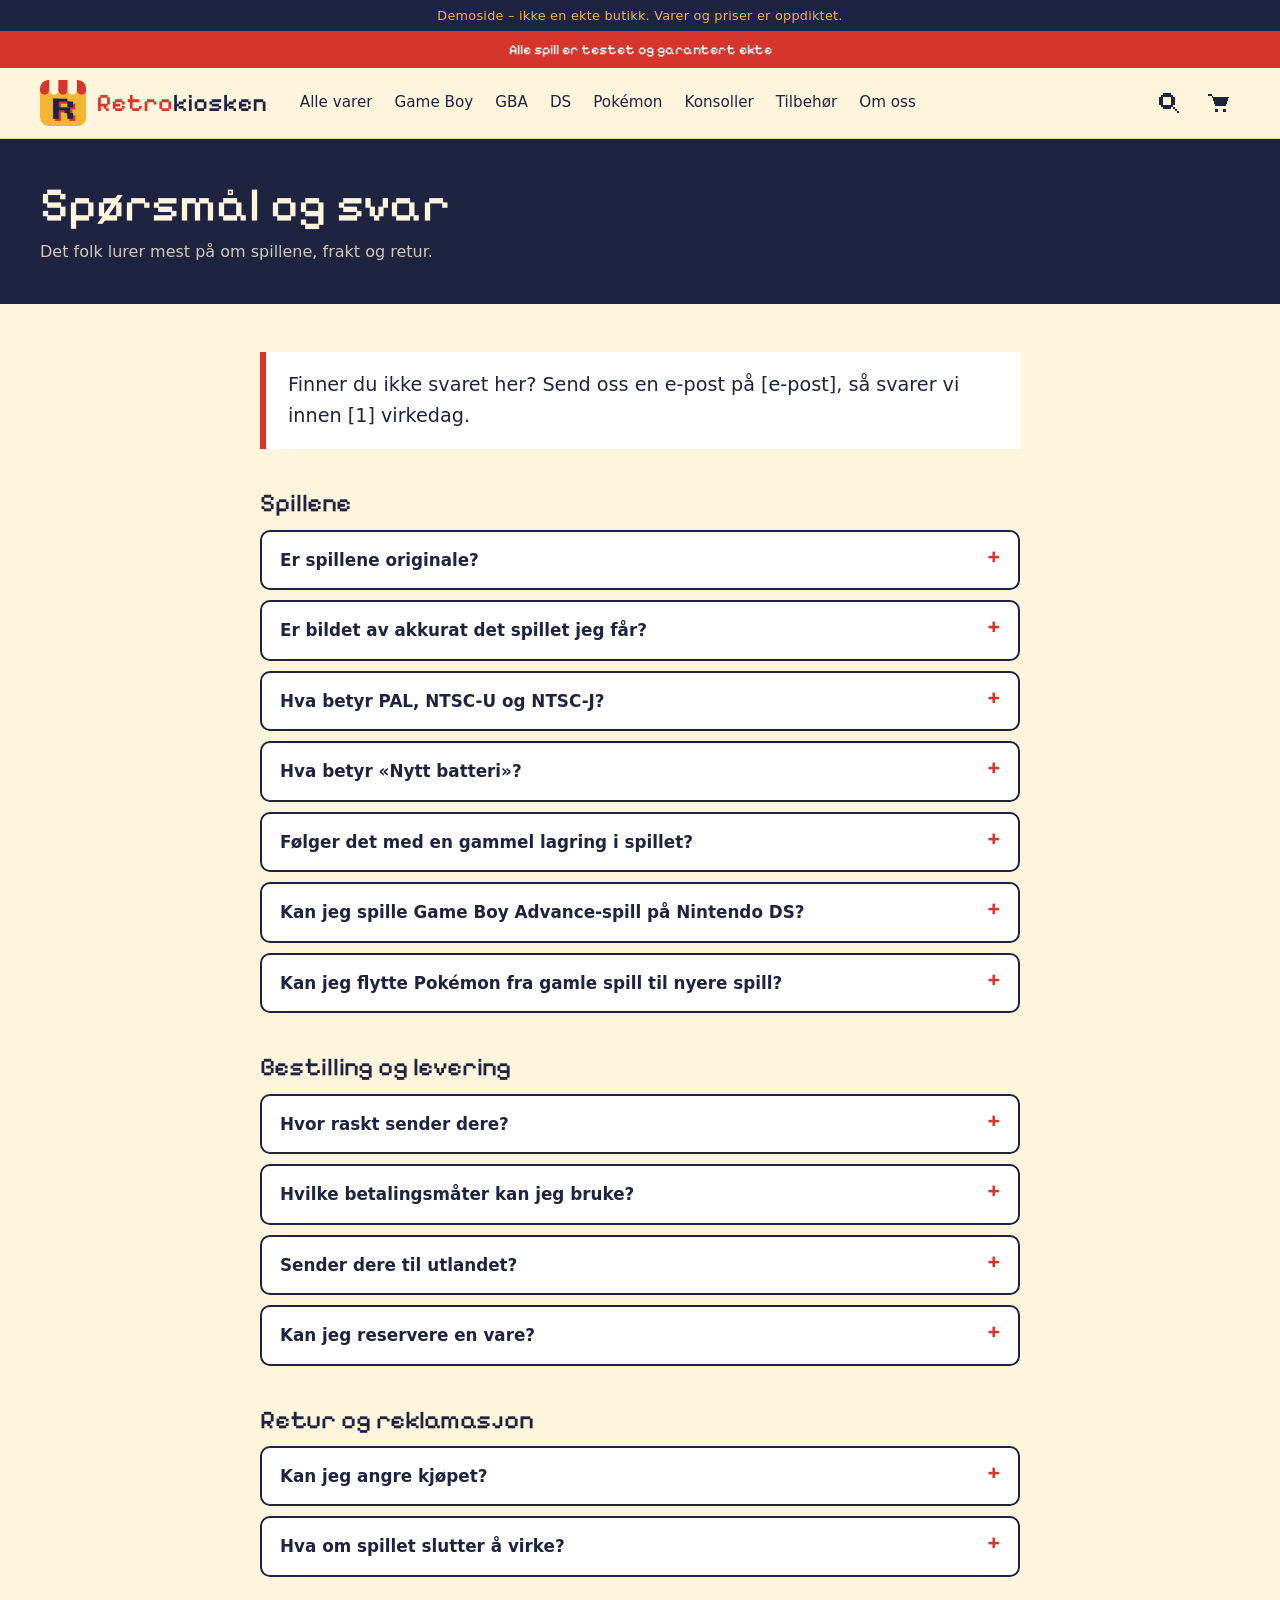
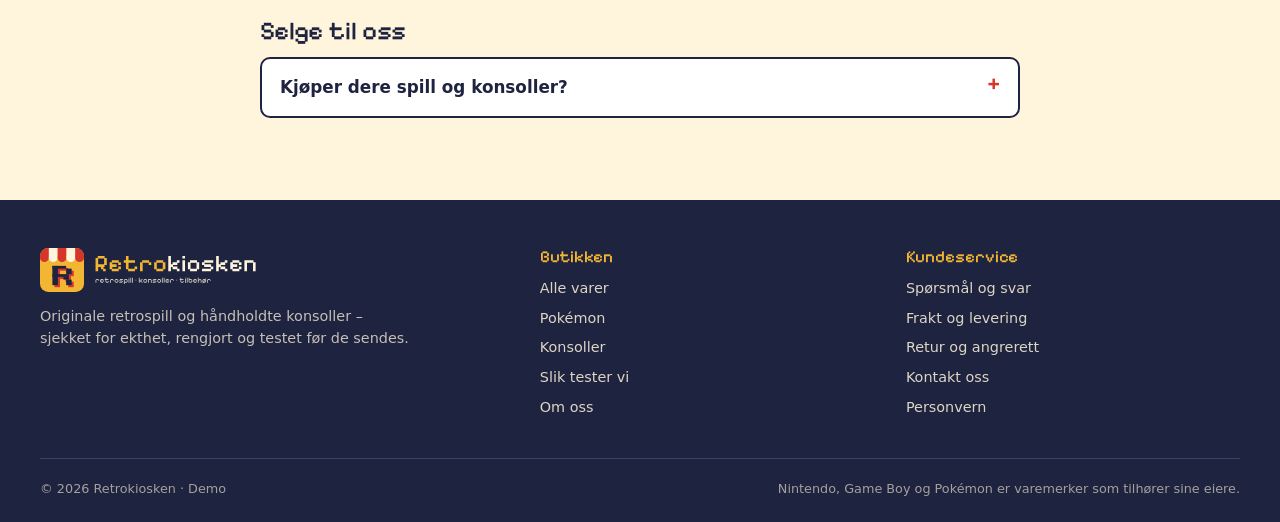
==== faq.html @ b6c13a54 "Legg til Om oss, Slik tester vi og FAQ Co-Authored-By: Claude Opus 5.5 <noreply@anthropic.com>" ====
<!doctype html>
<html lang="nb">
<head>
  <meta charset="utf-8">
  <meta name="viewport" content="width=device-width, initial-scale=1">
  <title>Spørsmål og svar – Retrokiosken (demo)</title>
  <meta name="robots" content="noindex">
  <link rel="icon" type="image/png" sizes="32x32" href="assets/retrokiosken-favicon-32.png">
  <link rel="icon" type="image/svg+xml" href="assets/retrokiosken-ikon.svg">
  <link rel="preload" href="assets/PixelifySans-Medium.woff2" as="font" type="font/woff2" crossorigin>
  <link rel="stylesheet" href="assets/style.css">
</head>
<body data-side="faq">
  <div id="topp"></div>
  <main>
    <div class="sidetopp"><div class="wrap"><h1>Spørsmål og svar</h1><p>Det folk lurer mest på om spillene, frakt og retur.</p></div></div>
    <article class="wrap tekstside">
      <p class="ingress">Finner du ikke svaret her? Send oss en e-post på [e-post], så svarer vi innen [1] virkedag.</p>

      <h2>Spillene</h2>

      <details>
        <summary>Er spillene originale?</summary>
        <p>Ja. Vi selger bare originale spill og konsoller fra Nintendo. Hver kassett åpnes og sjekkes før salg – les mer på <a href="slik-tester-vi.html">Slik tester vi</a>. Vi selger aldri kopier eller reproduksjoner.</p>
      </details>

      <details>
        <summary>Er bildet av akkurat det spillet jeg får?</summary>
        <p>Ja, for brukte varer viser bildene nøyaktig eksemplaret du får. Unntaket er nye varer, som ladere og etuier, der vi bruker et produktbilde.</p>
      </details>

      <details>
        <summary>Hva betyr PAL, NTSC-U og NTSC-J?</summary>
        <p>Det er regionen spillet er laget for: PAL er Europa, NTSC-U er Nord-Amerika og NTSC-J er Japan. Game Boy-, Game Boy Color-, GBA- og DS-spill er regionfrie og fungerer på alle konsoller uansett region. Nintendo 3DS-spill er regionlåst og må ha samme region som konsollen.</p>
      </details>

      <details>
        <summary>Hva betyr «Nytt batteri»?</summary>
        <p>Mange eldre spill har et lite batteri som holder på lagringen eller klokka i spillet. Etter 15–25 år er det ofte tomt. «Nytt batteri» betyr at vi har loddet inn et nytt, så spillet lagrer som det skal i mange år til.</p>
      </details>

      <details>
        <summary>Følger det med en gammel lagring i spillet?</summary>
        <p>[Velg én:] Nei, vi sletter gamle lagrefiler før salg. / Noen ganger – gamle lagrefiler beholdes hvis de er i orden. Vil du ha et blankt spill, skriv det i kommentarfeltet i kassen.</p>
      </details>

      <details>
        <summary>Kan jeg spille Game Boy Advance-spill på Nintendo DS?</summary>
        <p>Ja, på den første Nintendo DS-en og DS Lite, som har en egen spor for GBA-spill. DSi, 3DS og 2DS har ikke dette sporet. Game Boy- og Game Boy Color-spill kan spilles på Game Boy Advance og GBA SP, men ikke på DS.</p>
      </details>

      <details>
        <summary>Kan jeg flytte Pokémon fra gamle spill til nyere spill?</summary>
        <p>Fra GBA-spillene (Ruby, Sapphire, Emerald, FireRed, LeafGreen) kan Pokémon flyttes til Diamond, Pearl, Platinum, HeartGold og SoulSilver med Pal Park. Det krever en Nintendo DS eller DS Lite med GBA-spor. Videre overføring til nyere spill krever flere steg og tjenester som Nintendo har lagt ned eller endret, så sjekk hvordan det fungerer i dag før du kjøper for å overføre.</p>
      </details>

      <h2>Bestilling og levering</h2>

      <details>
        <summary>Hvor raskt sender dere?</summary>
        <p>Bestillinger betalt før kl. [14:00] på virkedager sendes normalt [samme dag / neste virkedag]. Du får sporingsnummer på e-post. Se <a href="#" data-demo>frakt og levering</a>.</p>
      </details>

      <details>
        <summary>Hvilke betalingsmåter kan jeg bruke?</summary>
        <p>[Vipps, kort (Visa og Mastercard), Apple Pay, Google Pay og Klarna.]</p>
      </details>

      <details>
        <summary>Sender dere til utlandet?</summary>
        <p>Foreløpig sender vi bare innenlands i Norge.</p>
      </details>

      <details>
        <summary>Kan jeg reservere en vare?</summary>
        <p>Nei, fordi de fleste varene er enkeltstykker, selger vi etter prinsippet «først til mølla». En vare er din når bestillingen er betalt.</p>
      </details>

      <h2>Retur og reklamasjon</h2>

      <details>
        <summary>Kan jeg angre kjøpet?</summary>
        <p>Ja, du har 14 dagers angrerett fra du mottar varen. Se <a href="#" data-demo>angrerett og retur</a> for hvordan du går frem.</p>
      </details>

      <details>
        <summary>Hva om spillet slutter å virke?</summary>
        <p>Du har to års reklamasjonsrett, også på brukte varer. Ta kontakt på [e-post] med ordrenummer og en kort beskrivelse, gjerne med video, så finner vi en løsning. Vi betaler returfrakten når feilen er vår.</p>
      </details>

      <h2>Selge til oss</h2>

      <details>
        <summary>Kjøper dere spill og konsoller?</summary>
        <p>Ja! Vi kjøper Game Boy-, GBA- og DS-spill, konsoller og hele samlinger. Send bilder og en liste til [e-post], så gir vi deg et tilbud.</p>
      </details>
    </article>
  </main>
  <div id="bunn"></div>
  <script src="assets/app.js"></script>
</body>
</html>
---- assets/style.css ----
@font-face {
  font-family: 'Pixelify Sans';
  src: url('PixelifySans-Medium.woff2') format('woff2');
  font-weight: 500;
  font-display: swap;
}

:root {
  --gul: #f2b632;
  --rod: #d6352b;
  --krem: #fff4dc;
  --bla: #1e2340;
  --kant: #e3d5b5;
  --gra: #6b6660;
  --pixel: 'Pixelify Sans', ui-monospace, monospace;
  --sans: Inter, 'Segoe UI', system-ui, -apple-system, sans-serif;
  --maks: 1280px;
  --marg: 40px;
}

@media (max-width: 749px) {
  :root { --marg: 16px; }
}

*, *::before, *::after { box-sizing: border-box; }

body {
  margin: 0;
  font-family: var(--sans);
  background: var(--krem);
  color: var(--bla);
  line-height: 1.5;
  -webkit-font-smoothing: antialiased;
}

img { max-width: 100%; display: block; }
a { color: inherit; }
h1, h2, h3 { font-family: var(--pixel); font-weight: 500; margin: 0; line-height: 1.1; }

.wrap { width: 100%; max-width: calc(var(--maks) + var(--marg) * 2); margin-inline: auto; padding-inline: var(--marg); }
.visually-hidden { position: absolute !important; width: 1px; height: 1px; overflow: hidden; clip: rect(0 0 0 0); white-space: nowrap; }
.seksjonstittel { font-size: clamp(1.8rem, 3.2vw, 2.6rem); margin-bottom: 28px; }

/* ---------- Knapper ---------- */
.knapp {
  display: inline-flex; align-items: center; justify-content: center; gap: 8px;
  padding: 13px 24px; border: 0; border-radius: 6px; cursor: pointer;
  background: var(--rod); color: #fff; font: 600 1rem var(--sans); text-decoration: none;
  box-shadow: 3px 3px 0 var(--bla);
  transition: transform 80ms ease, box-shadow 80ms ease, background-color 120ms ease;
}
.knapp:hover { background: #bf2c23; }
.knapp:active { transform: translate(2px, 2px); box-shadow: 1px 1px 0 var(--bla); }
.knapp:focus-visible, a:focus-visible, button:focus-visible, input:focus-visible { outline: 3px solid var(--gul); outline-offset: 2px; }
.knapp--gul { background: var(--gul); color: var(--bla); box-shadow: 4px 4px 0 var(--rod); }
.knapp--gul:hover { background: #ffc94d; }
.knapp--kontur { background: transparent; color: var(--krem); border: 2px solid var(--krem); box-shadow: none; }
.knapp--kontur:hover { background: var(--krem); color: var(--bla); }
.knapp--bred { width: 100%; }

/* ---------- Demo-varsel ---------- */
.demo {
  background: var(--bla); color: var(--gul); text-align: center;
  font-size: 0.8rem; padding: 6px 12px; letter-spacing: 0.02em;
}

/* ---------- Kunngjøring ---------- */
.kunngjoring { background: var(--rod); color: #fff; text-align: center; padding: 10px 12px; font: 500 0.875rem var(--pixel); min-height: 1.5em; }

/* ---------- Header ---------- */
.header { background: var(--krem); border-bottom: 1px solid var(--kant); position: sticky; top: 0; z-index: 20; }
.header__inner { display: flex; align-items: center; gap: 32px; padding-block: 12px; }
.header__logo img { height: 46px; width: auto; }
.header nav { display: flex; gap: 22px; flex: 1; }
.header nav a { white-space: nowrap; text-decoration: none; font-weight: 500; font-size: 0.95rem; padding-block: 6px; border-bottom: 2px solid transparent; }
.header nav a:hover, .header nav a[aria-current='page'] { border-bottom-color: var(--rod); }
.header__handling { display: flex; align-items: center; gap: 8px; margin-left: auto; }
.ikonknapp { position: relative; display: grid; place-items: center; width: 42px; height: 42px; border-radius: 8px; border: 0; background: transparent; color: var(--bla); cursor: pointer; text-decoration: none; }
.ikonknapp:hover { background: rgb(30 35 64 / 0.07); }
.ikonknapp svg { width: 24px; height: 24px; }
.kurv-antall { position: absolute; top: 2px; right: 0; min-width: 20px; height: 20px; padding: 0 5px; border-radius: 10px; background: var(--rod); color: #fff; font: 500 0.75rem/20px var(--pixel); text-align: center; }
.kurv-antall[hidden] { display: none; }
.meny-knapp { display: none; }

@media (max-width: 1099px) {
  .header__inner { gap: 12px; }
  .header__logo img { height: 34px; }
  .meny-knapp { display: grid; }
  .header nav { display: none; position: absolute; left: 0; right: 0; top: 100%; flex-direction: column; gap: 0; background: var(--krem); border-bottom: 1px solid var(--kant); padding: 8px var(--marg) 16px; }
  .header nav.apen { display: flex; }
  .header nav a { padding: 12px 0; border-bottom: 1px solid var(--kant); }
}

/* ---------- Hero ---------- */
.hero { background: var(--bla); color: var(--krem); overflow: hidden; }
.hero__inner { display: grid; grid-template-columns: 1.1fr 0.9fr; align-items: center; gap: 48px; padding-block: 72px; }
.hero__etikett { display: inline-block; margin: 0 0 16px; padding: 4px 10px; background: var(--rod); color: #fff; font: 500 0.9rem var(--pixel); border-radius: 4px; }
.hero h1 { font-size: clamp(2.4rem, 5vw, 4rem); line-height: 1.05; }
.hero h1 span { display: block; color: var(--gul); }
.hero__tekst { margin: 20px 0 0; max-width: 34em; font-size: 1.1rem; line-height: 1.6; color: rgb(255 244 220 / 0.85); }
.hero__knapper { display: flex; flex-wrap: wrap; gap: 14px; margin-top: 32px; }
.hero__media { display: flex; justify-content: center; }
.hero__ikon { position: relative; width: min(340px, 80%); aspect-ratio: 1; }
.hero__ikon::before { content: ''; position: absolute; inset: 8% -8% -8% 8%; background-image: radial-gradient(var(--gul) 2px, transparent 2.5px); background-size: 16px 16px; opacity: 0.35; }
.hero__ikon img { position: relative; width: 100%; height: auto; }

@media (max-width: 749px) {
  .hero__inner { grid-template-columns: 1fr; gap: 32px; padding-block: 44px; }
  .hero__media { order: -1; }
  .hero__ikon { width: 180px; }
}

/* ---------- Fordeler ---------- */
.fordeler { background: var(--gul); }
.fordeler ul { display: grid; grid-template-columns: repeat(4, minmax(0, 1fr)); gap: 20px; margin: 0 auto; padding-block: 22px; list-style: none; }
.fordeler li { display: flex; align-items: center; gap: 12px; }
.fordeler strong { display: block; font: 500 1.05rem/1.2 var(--pixel); }
.fordeler small { display: block; font-size: 0.85rem; opacity: 0.85; }
.pikselikon { flex: none; display: grid; place-items: center; width: 44px; height: 44px; border-radius: 8px; background: var(--bla); color: var(--gul); }
.pikselikon svg { width: 28px; height: 28px; }

@media (max-width: 989px) { .fordeler ul { grid-template-columns: repeat(2, minmax(0, 1fr)); } }
@media (max-width: 480px) { .fordeler ul { grid-template-columns: 1fr; gap: 14px; } }

/* ---------- Konsollfliser ---------- */
.plattformer { padding-block: 64px; }
.fliser { display: grid; grid-template-columns: repeat(4, minmax(0, 1fr)); gap: 16px; margin: 0; padding: 0; list-style: none; }
.flis {
  position: relative; display: flex; flex-direction: column; justify-content: flex-end;
  min-height: 150px; padding: 18px; border-radius: 12px; border: 2px solid var(--bla);
  box-shadow: 4px 4px 0 var(--bla); overflow: hidden; text-decoration: none;
  transition: transform 100ms ease, box-shadow 100ms ease;
}
.flis:hover { transform: translate(-2px, -2px); box-shadow: 6px 6px 0 var(--bla); }
.flis--gul { background: var(--gul); color: var(--bla); }
.flis--rod { background: var(--rod); color: #fff; }
.flis--bla { background: var(--bla); color: var(--krem); }
.flis--krem { background: #fff; color: var(--bla); }
.flis--gronn { background: #9bbc0f; color: #0f380f; }
.flis--lilla { background: #4b3f9e; color: #fff; }
.flis__navn { font: 500 1.45rem/1.1 var(--pixel); }
.flis__antall { margin-top: 4px; font-size: 0.85rem; opacity: 0.85; }
.flis__pil { position: absolute; top: 14px; left: 18px; font: 500 1.3rem var(--pixel); }
.flis__bilde { position: absolute; top: 12px; right: 12px; width: 44%; opacity: 0.95; }

@media (max-width: 989px) { .fliser { grid-template-columns: repeat(2, minmax(0, 1fr)); } }
@media (max-width: 749px) {
  .plattformer { padding-block: 44px; }
  .flis { min-height: 120px; padding: 14px; }
  .flis__navn { font-size: 1.2rem; }
}

/* ---------- Produkter ---------- */
.produkter { background: #fff; padding-block: 64px; }
.produkter__topp { display: flex; justify-content: space-between; align-items: baseline; gap: 16px; margin-bottom: 28px; }
.produkter__topp .seksjonstittel { margin: 0; }
.produkter__topp a { font-weight: 600; }
.grid { display: grid; grid-template-columns: repeat(4, minmax(0, 1fr)); gap: 24px 16px; margin: 0; padding: 0; list-style: none; }
@media (max-width: 989px) { .grid { grid-template-columns: repeat(3, minmax(0, 1fr)); } }
@media (max-width: 749px) { .grid { grid-template-columns: repeat(2, minmax(0, 1fr)); gap: 20px 12px; } .produkter { padding-block: 44px; } }

.kort { position: relative; display: flex; flex-direction: column; height: 100%; }
.kort__bilde { position: relative; display: block; aspect-ratio: 1; border-radius: 8px; background: var(--krem); overflow: hidden; }
.kort__bilde svg { width: 100%; height: 100%; transition: transform 200ms ease; }
.kort:hover .kort__bilde svg { transform: scale(1.04); }
.kort__merker { position: absolute; top: 8px; left: 8px; display: flex; flex-direction: column; gap: 4px; align-items: flex-start; }
.merke { display: inline-block; padding: 2px 8px; border-radius: 4px; font: 500 0.75rem/1.6 var(--pixel); background: var(--bla); color: var(--krem); }
.merke--rod { background: var(--rod); color: #fff; }
.merke--gul { background: var(--gul); color: var(--bla); }
.kort__info { display: flex; flex-direction: column; gap: 2px; padding-top: 10px; flex: 1; }
.kort__tittel { font-weight: 600; text-decoration: none; line-height: 1.3; }
.kort__tittel::after { content: ''; position: absolute; inset: 0 0 auto 0; aspect-ratio: 1; }
.kort__meta { font-size: 0.8rem; color: var(--gra); }
.pris { font: 500 1.2rem var(--pixel); margin-top: 4px; }
.pris--stor { font-size: 2rem; }

/* ---------- Slik tester vi ---------- */
.steg { padding-block: 64px; }
.steg__intro { max-width: 40em; margin: -12px 0 32px; font-size: 1.05rem; line-height: 1.6; }
.steg ol { display: grid; grid-template-columns: repeat(4, minmax(0, 1fr)); gap: 20px; margin: 0; padding: 0; list-style: none; }
.steg li { position: relative; padding: 22px 20px; border: 2px solid var(--bla); border-radius: 12px; background: #fff; }
.steg__nr { position: absolute; top: 14px; right: 16px; font: 500 1.6rem var(--pixel); color: var(--rod); }
.steg h3 { margin: 16px 0 6px; font-size: 1.25rem; }
.steg p { margin: 0; font-size: 0.95rem; line-height: 1.55; }
.steg .pikselikon { width: 48px; height: 48px; }
@media (max-width: 989px) { .steg ol { grid-template-columns: repeat(2, minmax(0, 1fr)); } }
@media (max-width: 560px) { .steg ol { grid-template-columns: 1fr; } .steg { padding-block: 44px; } }

/* ---------- Nyhetsbrev ---------- */
.nyhetsbrev { background: var(--gul); padding-block: 56px; }
.nyhetsbrev__inner { display: grid; grid-template-columns: 1fr 1fr; gap: 40px; align-items: center; }
.nyhetsbrev .seksjonstittel { margin-bottom: 10px; }
.nyhetsbrev p { margin: 0; font-size: 1.05rem; }
.nyhetsbrev form { display: flex; gap: 10px; }
.nyhetsbrev input { flex: 1; min-width: 0; padding: 14px 16px; border: 2px solid var(--bla); border-radius: 6px; background: #fff; color: var(--bla); font: inherit; }
.nyhetsbrev .knapp { background: var(--bla); color: var(--krem); box-shadow: 3px 3px 0 var(--rod); }
.nyhetsbrev__svar { margin-top: 10px !important; font-size: 0.9rem !important; min-height: 1.4em; }
@media (max-width: 749px) {
  .nyhetsbrev__inner { grid-template-columns: 1fr; gap: 20px; }
  .nyhetsbrev form { flex-direction: column; }
}

/* ---------- Footer ---------- */
.footer { background: var(--bla); color: var(--krem); padding-block: 48px 24px; }
.footer__grid { display: grid; grid-template-columns: 1.4fr 1fr 1fr; gap: 32px; }
.footer img { height: 44px; width: auto; }
.footer p { color: rgb(255 244 220 / 0.75); font-size: 0.9rem; max-width: 26em; }
.footer h3 { font-size: 1.05rem; color: var(--gul); margin-bottom: 12px; }
.footer ul { list-style: none; margin: 0; padding: 0; display: grid; gap: 8px; font-size: 0.9rem; }
.footer a { text-decoration: none; color: rgb(255 244 220 / 0.85); }
.footer a:hover { color: var(--gul); }
.footer__bunn { margin-top: 40px; padding-top: 20px; border-top: 1px solid #3a4066; font-size: 0.8rem; color: rgb(255 244 220 / 0.6); display: flex; justify-content: space-between; gap: 16px; flex-wrap: wrap; }
@media (max-width: 749px) { .footer__grid { grid-template-columns: 1fr; } }

/* ---------- Kolleksjonsside ---------- */
.sidetopp { background: var(--bla); color: var(--krem); padding-block: 40px; }
.sidetopp h1 { font-size: clamp(2rem, 4vw, 3rem); }
.sidetopp p { margin: 8px 0 0; color: rgb(255 244 220 / 0.8); }
.filtre { display: flex; flex-wrap: wrap; gap: 8px; margin-bottom: 24px; }
.filter { padding: 8px 14px; border-radius: 99px; border: 2px solid var(--bla); background: #fff; color: var(--bla); font: 500 0.9rem var(--sans); cursor: pointer; text-decoration: none; }
.filter[aria-pressed='true'] { background: var(--bla); color: var(--krem); }
.verktoy { display: flex; justify-content: space-between; align-items: center; gap: 12px; margin-bottom: 20px; font-size: 0.9rem; color: var(--gra); flex-wrap: wrap; }
.verktoy select { padding: 8px 10px; border: 2px solid var(--kant); border-radius: 6px; background: #fff; font: inherit; color: var(--bla); }

/* ---------- Produktside ---------- */
.brodsmuler { font-size: 0.85rem; color: var(--gra); padding-block: 16px; }
.brodsmuler a { text-decoration: none; }
.brodsmuler a:hover { text-decoration: underline; }
.produkt { display: grid; grid-template-columns: 1.1fr 0.9fr; gap: 48px; padding-bottom: 64px; }
.produkt__bilde { border-radius: 12px; background: #fff; border: 2px solid var(--bla); box-shadow: 6px 6px 0 var(--bla); overflow: hidden; aspect-ratio: 1; }
.produkt__bilde svg { width: 100%; height: 100%; }
.produkt h1 { font-size: clamp(1.8rem, 3.4vw, 2.6rem); margin: 8px 0 4px; }
.produkt__meta { color: var(--gra); }
.egenskaper { display: grid; grid-template-columns: repeat(3, minmax(0, 1fr)); gap: 8px; margin: 20px 0; }
.egenskaper div { background: #fff; border: 1px solid var(--kant); border-radius: 8px; padding: 10px 12px; }
.egenskaper dt { font-size: 0.75rem; color: var(--gra); }
.egenskaper dd { margin: 0; font-weight: 600; }
.sjekkliste { list-style: none; margin: 24px 0; padding: 18px 20px; background: #fff; border: 2px dashed var(--bla); border-radius: 10px; display: grid; gap: 8px; }
.sjekkliste h2 { font-size: 1.15rem; margin-bottom: 4px; }
.sjekkliste li { display: flex; gap: 10px; align-items: center; }
.sjekkliste li::before { content: ''; flex: none; width: 18px; height: 18px; background: var(--rod); clip-path: polygon(14% 44%, 0 60%, 40% 100%, 100% 22%, 86% 8%, 40% 70%); }
.lager { display: flex; align-items: center; gap: 8px; font-size: 0.9rem; margin: 12px 0; }
.lager::before { content: ''; width: 10px; height: 10px; border-radius: 2px; background: #2e8b57; }
.beskrivelse { line-height: 1.7; }
@media (max-width: 849px) { .produkt { grid-template-columns: 1fr; gap: 28px; } .egenskaper { grid-template-columns: repeat(2, minmax(0, 1fr)); } }

/* ---------- Tekstsider (Om oss, Slik tester vi, FAQ) ---------- */
.tekstside { max-width: calc(760px + var(--marg) * 2); padding-block: 48px 72px; font-size: 1.05rem; line-height: 1.7; }
.tekstside h2 { font-size: 1.6rem; margin: 40px 0 12px; }
.tekstside p, .tekstside ul { margin: 0 0 14px; }
.tekstside ul { padding-left: 1.2em; }
.tekstside li { margin-bottom: 6px; }
.tekstside .ingress { font-size: 1.2rem; line-height: 1.6; padding: 18px 22px; background: #fff; border-left: 6px solid var(--rod); border-radius: 0; }
.tekstside .verdier { list-style: none; padding: 0; display: grid; gap: 12px; }
.tekstside .verdier li { background: #fff; border: 2px solid var(--bla); border-radius: 10px; padding: 14px 18px; box-shadow: 3px 3px 0 var(--bla); }
.tekstside table { width: 100%; border-collapse: collapse; background: #fff; margin: 8px 0 16px; font-size: 0.95rem; }
.tekstside th, .tekstside td { text-align: left; padding: 10px 12px; border-bottom: 1px solid var(--kant); }
.tekstside th { background: var(--bla); color: var(--krem); font-weight: 600; }
.tekstside details { background: #fff; border: 2px solid var(--bla); border-radius: 10px; margin-bottom: 10px; }
.tekstside summary { cursor: pointer; padding: 14px 18px; font-weight: 600; list-style: none; display: flex; justify-content: space-between; gap: 12px; }
.tekstside summary::-webkit-details-marker { display: none; }
.tekstside summary::after { content: '+'; font: 500 1.4rem/1 var(--pixel); color: var(--rod); }
.tekstside details[open] summary::after { content: '–'; }
.tekstside details p { padding: 0 18px 16px; margin: 0; }

/* ---------- Toast ---------- */
.toast { position: fixed; left: 50%; bottom: 24px; transform: translate(-50%, 140%); background: var(--bla); color: var(--krem); padding: 14px 20px; border-radius: 8px; box-shadow: 4px 4px 0 var(--gul); font-size: 0.95rem; transition: transform 200ms ease; z-index: 50; max-width: calc(100% - 32px); }
.toast.vis { transform: translate(-50%, 0); }

@media (prefers-reduced-motion: reduce) {
  *, *::before, *::after { transition: none !important; }
}
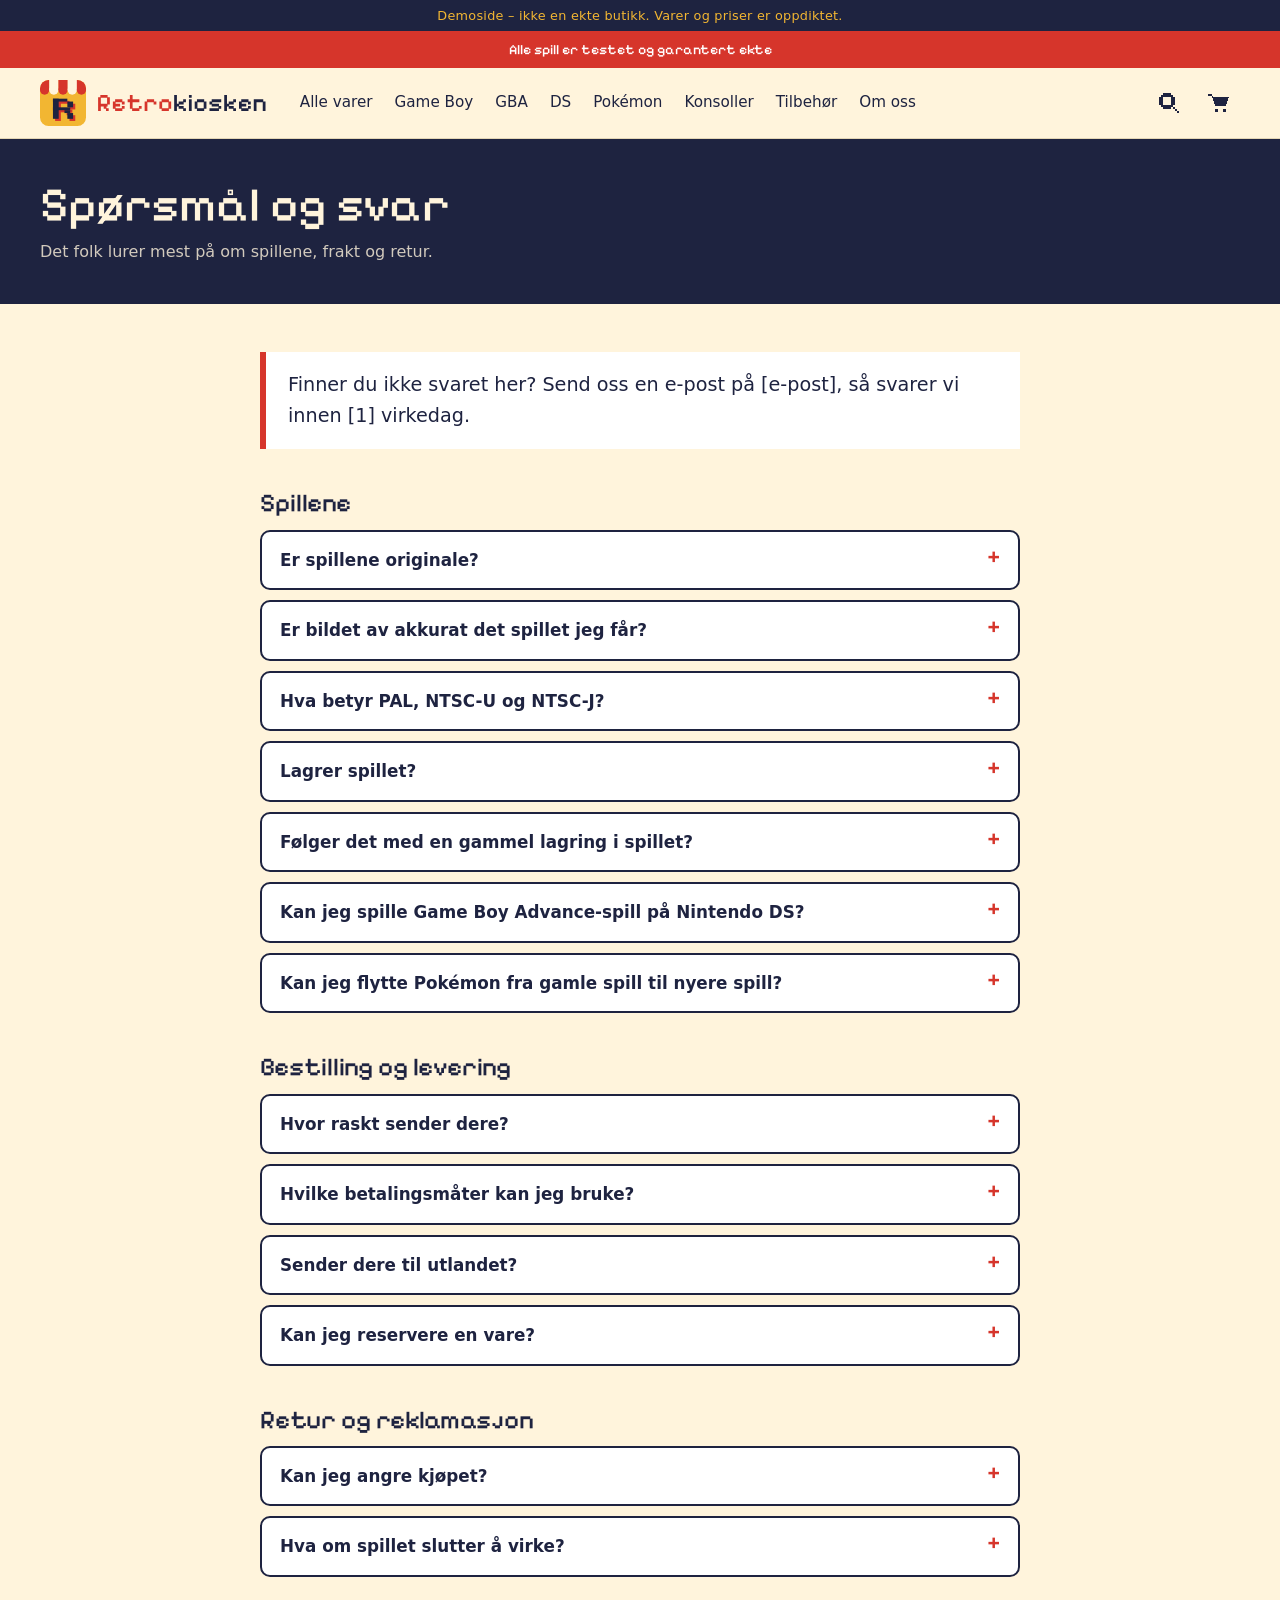
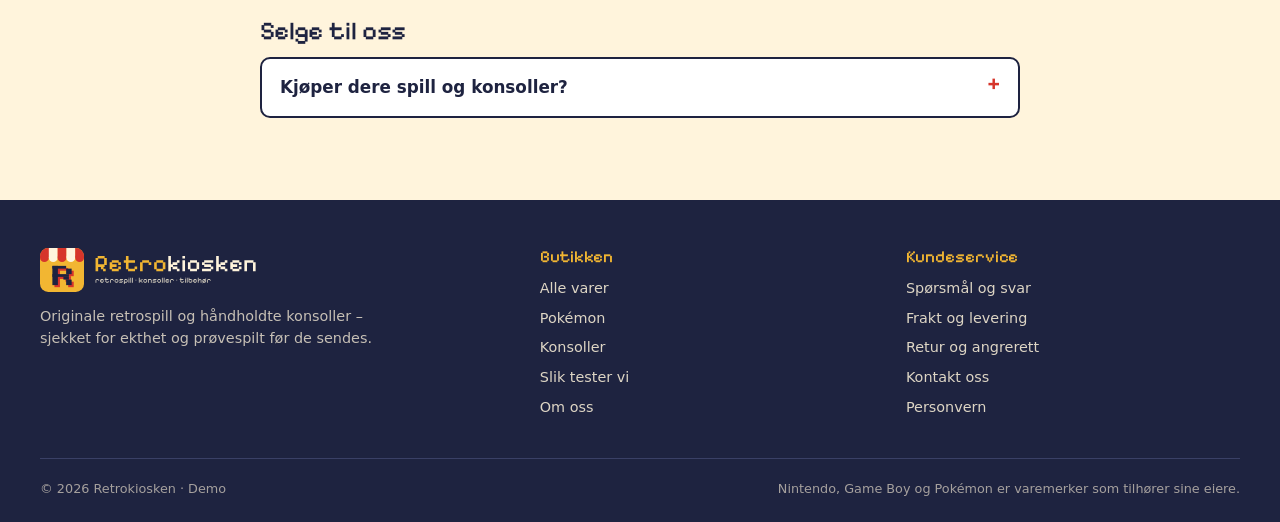
==== commit 338997bb: "Ny Om oss-tekst og enklere Slik tester vi (ekthetssjekk + prøvespilling) Co-Authored-By: Claude Opus" ====
--- a/faq.html
+++ b/faq.html
@@ -21,7 +21,7 @@
 
       <details>
         <summary>Er spillene originale?</summary>
-        <p>Ja. Vi selger bare originale spill og konsoller fra Nintendo. Hver kassett åpnes og sjekkes før salg – les mer på <a href="slik-tester-vi.html">Slik tester vi</a>. Vi selger aldri kopier eller reproduksjoner.</p>
+        <p>Ja. Vi selger bare originale spill og konsoller. Alt sjekkes for ekthet og prøvespilles før salg – les mer på <a href="slik-tester-vi.html">Slik tester vi</a>. Vi selger aldri kopier eller reproduksjoner.</p>
       </details>
 
       <details>
@@ -35,8 +35,8 @@
       </details>
 
       <details>
-        <summary>Hva betyr «Nytt batteri»?</summary>
-        <p>Mange eldre spill har et lite batteri som holder på lagringen eller klokka i spillet. Etter 15–25 år er det ofte tomt. «Nytt batteri» betyr at vi har loddet inn et nytt, så spillet lagrer som det skal i mange år til.</p>
+        <summary>Lagrer spillet?</summary>
+        <p>Vi sjekker at spill med lagring faktisk lagrer når vi prøvespiller dem. Mange eldre Game Boy-spill bruker et lite batteri for å lagre, og det kan gå tomt etter mange år. Har en vare fått nytt batteri, eller er det noe du bør vite om lagringen, står det i produktbeskrivelsen.</p>
       </details>
 
       <details>
--- a/assets/style.css
+++ b/assets/style.css
@@ -1,272 +1,271 @@
-@font-face {
-  font-family: 'Pixelify Sans';
-  src: url('PixelifySans-Medium.woff2') format('woff2');
-  font-weight: 500;
-  font-display: swap;
-}
-
-:root {
-  --gul: #f2b632;
-  --rod: #d6352b;
-  --krem: #fff4dc;
-  --bla: #1e2340;
-  --kant: #e3d5b5;
-  --gra: #6b6660;
-  --pixel: 'Pixelify Sans', ui-monospace, monospace;
-  --sans: Inter, 'Segoe UI', system-ui, -apple-system, sans-serif;
-  --maks: 1280px;
-  --marg: 40px;
-}
-
-@media (max-width: 749px) {
-  :root { --marg: 16px; }
-}
-
-*, *::before, *::after { box-sizing: border-box; }
-
-body {
-  margin: 0;
-  font-family: var(--sans);
-  background: var(--krem);
-  color: var(--bla);
-  line-height: 1.5;
-  -webkit-font-smoothing: antialiased;
-}
-
-img { max-width: 100%; display: block; }
-a { color: inherit; }
-h1, h2, h3 { font-family: var(--pixel); font-weight: 500; margin: 0; line-height: 1.1; }
-
-.wrap { width: 100%; max-width: calc(var(--maks) + var(--marg) * 2); margin-inline: auto; padding-inline: var(--marg); }
-.visually-hidden { position: absolute !important; width: 1px; height: 1px; overflow: hidden; clip: rect(0 0 0 0); white-space: nowrap; }
-.seksjonstittel { font-size: clamp(1.8rem, 3.2vw, 2.6rem); margin-bottom: 28px; }
-
-/* ---------- Knapper ---------- */
-.knapp {
-  display: inline-flex; align-items: center; justify-content: center; gap: 8px;
-  padding: 13px 24px; border: 0; border-radius: 6px; cursor: pointer;
-  background: var(--rod); color: #fff; font: 600 1rem var(--sans); text-decoration: none;
-  box-shadow: 3px 3px 0 var(--bla);
-  transition: transform 80ms ease, box-shadow 80ms ease, background-color 120ms ease;
-}
-.knapp:hover { background: #bf2c23; }
-.knapp:active { transform: translate(2px, 2px); box-shadow: 1px 1px 0 var(--bla); }
-.knapp:focus-visible, a:focus-visible, button:focus-visible, input:focus-visible { outline: 3px solid var(--gul); outline-offset: 2px; }
-.knapp--gul { background: var(--gul); color: var(--bla); box-shadow: 4px 4px 0 var(--rod); }
-.knapp--gul:hover { background: #ffc94d; }
-.knapp--kontur { background: transparent; color: var(--krem); border: 2px solid var(--krem); box-shadow: none; }
-.knapp--kontur:hover { background: var(--krem); color: var(--bla); }
-.knapp--bred { width: 100%; }
-
-/* ---------- Demo-varsel ---------- */
-.demo {
-  background: var(--bla); color: var(--gul); text-align: center;
-  font-size: 0.8rem; padding: 6px 12px; letter-spacing: 0.02em;
-}
-
-/* ---------- Kunngjøring ---------- */
-.kunngjoring { background: var(--rod); color: #fff; text-align: center; padding: 10px 12px; font: 500 0.875rem var(--pixel); min-height: 1.5em; }
-
-/* ---------- Header ---------- */
-.header { background: var(--krem); border-bottom: 1px solid var(--kant); position: sticky; top: 0; z-index: 20; }
-.header__inner { display: flex; align-items: center; gap: 32px; padding-block: 12px; }
-.header__logo img { height: 46px; width: auto; }
-.header nav { display: flex; gap: 22px; flex: 1; }
-.header nav a { white-space: nowrap; text-decoration: none; font-weight: 500; font-size: 0.95rem; padding-block: 6px; border-bottom: 2px solid transparent; }
-.header nav a:hover, .header nav a[aria-current='page'] { border-bottom-color: var(--rod); }
-.header__handling { display: flex; align-items: center; gap: 8px; margin-left: auto; }
-.ikonknapp { position: relative; display: grid; place-items: center; width: 42px; height: 42px; border-radius: 8px; border: 0; background: transparent; color: var(--bla); cursor: pointer; text-decoration: none; }
-.ikonknapp:hover { background: rgb(30 35 64 / 0.07); }
-.ikonknapp svg { width: 24px; height: 24px; }
-.kurv-antall { position: absolute; top: 2px; right: 0; min-width: 20px; height: 20px; padding: 0 5px; border-radius: 10px; background: var(--rod); color: #fff; font: 500 0.75rem/20px var(--pixel); text-align: center; }
-.kurv-antall[hidden] { display: none; }
-.meny-knapp { display: none; }
-
-@media (max-width: 1099px) {
-  .header__inner { gap: 12px; }
-  .header__logo img { height: 34px; }
-  .meny-knapp { display: grid; }
-  .header nav { display: none; position: absolute; left: 0; right: 0; top: 100%; flex-direction: column; gap: 0; background: var(--krem); border-bottom: 1px solid var(--kant); padding: 8px var(--marg) 16px; }
-  .header nav.apen { display: flex; }
-  .header nav a { padding: 12px 0; border-bottom: 1px solid var(--kant); }
-}
-
-/* ---------- Hero ---------- */
-.hero { background: var(--bla); color: var(--krem); overflow: hidden; }
-.hero__inner { display: grid; grid-template-columns: 1.1fr 0.9fr; align-items: center; gap: 48px; padding-block: 72px; }
-.hero__etikett { display: inline-block; margin: 0 0 16px; padding: 4px 10px; background: var(--rod); color: #fff; font: 500 0.9rem var(--pixel); border-radius: 4px; }
-.hero h1 { font-size: clamp(2.4rem, 5vw, 4rem); line-height: 1.05; }
-.hero h1 span { display: block; color: var(--gul); }
-.hero__tekst { margin: 20px 0 0; max-width: 34em; font-size: 1.1rem; line-height: 1.6; color: rgb(255 244 220 / 0.85); }
-.hero__knapper { display: flex; flex-wrap: wrap; gap: 14px; margin-top: 32px; }
-.hero__media { display: flex; justify-content: center; }
-.hero__ikon { position: relative; width: min(340px, 80%); aspect-ratio: 1; }
-.hero__ikon::before { content: ''; position: absolute; inset: 8% -8% -8% 8%; background-image: radial-gradient(var(--gul) 2px, transparent 2.5px); background-size: 16px 16px; opacity: 0.35; }
-.hero__ikon img { position: relative; width: 100%; height: auto; }
-
-@media (max-width: 749px) {
-  .hero__inner { grid-template-columns: 1fr; gap: 32px; padding-block: 44px; }
-  .hero__media { order: -1; }
-  .hero__ikon { width: 180px; }
-}
-
-/* ---------- Fordeler ---------- */
-.fordeler { background: var(--gul); }
-.fordeler ul { display: grid; grid-template-columns: repeat(4, minmax(0, 1fr)); gap: 20px; margin: 0 auto; padding-block: 22px; list-style: none; }
-.fordeler li { display: flex; align-items: center; gap: 12px; }
-.fordeler strong { display: block; font: 500 1.05rem/1.2 var(--pixel); }
-.fordeler small { display: block; font-size: 0.85rem; opacity: 0.85; }
-.pikselikon { flex: none; display: grid; place-items: center; width: 44px; height: 44px; border-radius: 8px; background: var(--bla); color: var(--gul); }
-.pikselikon svg { width: 28px; height: 28px; }
-
-@media (max-width: 989px) { .fordeler ul { grid-template-columns: repeat(2, minmax(0, 1fr)); } }
-@media (max-width: 480px) { .fordeler ul { grid-template-columns: 1fr; gap: 14px; } }
-
-/* ---------- Konsollfliser ---------- */
-.plattformer { padding-block: 64px; }
-.fliser { display: grid; grid-template-columns: repeat(4, minmax(0, 1fr)); gap: 16px; margin: 0; padding: 0; list-style: none; }
-.flis {
-  position: relative; display: flex; flex-direction: column; justify-content: flex-end;
-  min-height: 150px; padding: 18px; border-radius: 12px; border: 2px solid var(--bla);
-  box-shadow: 4px 4px 0 var(--bla); overflow: hidden; text-decoration: none;
-  transition: transform 100ms ease, box-shadow 100ms ease;
-}
-.flis:hover { transform: translate(-2px, -2px); box-shadow: 6px 6px 0 var(--bla); }
-.flis--gul { background: var(--gul); color: var(--bla); }
-.flis--rod { background: var(--rod); color: #fff; }
-.flis--bla { background: var(--bla); color: var(--krem); }
-.flis--krem { background: #fff; color: var(--bla); }
-.flis--gronn { background: #9bbc0f; color: #0f380f; }
-.flis--lilla { background: #4b3f9e; color: #fff; }
-.flis__navn { font: 500 1.45rem/1.1 var(--pixel); }
-.flis__antall { margin-top: 4px; font-size: 0.85rem; opacity: 0.85; }
-.flis__pil { position: absolute; top: 14px; left: 18px; font: 500 1.3rem var(--pixel); }
-.flis__bilde { position: absolute; top: 12px; right: 12px; width: 44%; opacity: 0.95; }
-
-@media (max-width: 989px) { .fliser { grid-template-columns: repeat(2, minmax(0, 1fr)); } }
-@media (max-width: 749px) {
-  .plattformer { padding-block: 44px; }
-  .flis { min-height: 120px; padding: 14px; }
-  .flis__navn { font-size: 1.2rem; }
-}
-
-/* ---------- Produkter ---------- */
-.produkter { background: #fff; padding-block: 64px; }
-.produkter__topp { display: flex; justify-content: space-between; align-items: baseline; gap: 16px; margin-bottom: 28px; }
-.produkter__topp .seksjonstittel { margin: 0; }
-.produkter__topp a { font-weight: 600; }
-.grid { display: grid; grid-template-columns: repeat(4, minmax(0, 1fr)); gap: 24px 16px; margin: 0; padding: 0; list-style: none; }
-@media (max-width: 989px) { .grid { grid-template-columns: repeat(3, minmax(0, 1fr)); } }
-@media (max-width: 749px) { .grid { grid-template-columns: repeat(2, minmax(0, 1fr)); gap: 20px 12px; } .produkter { padding-block: 44px; } }
-
-.kort { position: relative; display: flex; flex-direction: column; height: 100%; }
-.kort__bilde { position: relative; display: block; aspect-ratio: 1; border-radius: 8px; background: var(--krem); overflow: hidden; }
-.kort__bilde svg { width: 100%; height: 100%; transition: transform 200ms ease; }
-.kort:hover .kort__bilde svg { transform: scale(1.04); }
-.kort__merker { position: absolute; top: 8px; left: 8px; display: flex; flex-direction: column; gap: 4px; align-items: flex-start; }
-.merke { display: inline-block; padding: 2px 8px; border-radius: 4px; font: 500 0.75rem/1.6 var(--pixel); background: var(--bla); color: var(--krem); }
-.merke--rod { background: var(--rod); color: #fff; }
-.merke--gul { background: var(--gul); color: var(--bla); }
-.kort__info { display: flex; flex-direction: column; gap: 2px; padding-top: 10px; flex: 1; }
-.kort__tittel { font-weight: 600; text-decoration: none; line-height: 1.3; }
-.kort__tittel::after { content: ''; position: absolute; inset: 0 0 auto 0; aspect-ratio: 1; }
-.kort__meta { font-size: 0.8rem; color: var(--gra); }
-.pris { font: 500 1.2rem var(--pixel); margin-top: 4px; }
-.pris--stor { font-size: 2rem; }
-
-/* ---------- Slik tester vi ---------- */
-.steg { padding-block: 64px; }
-.steg__intro { max-width: 40em; margin: -12px 0 32px; font-size: 1.05rem; line-height: 1.6; }
-.steg ol { display: grid; grid-template-columns: repeat(4, minmax(0, 1fr)); gap: 20px; margin: 0; padding: 0; list-style: none; }
-.steg li { position: relative; padding: 22px 20px; border: 2px solid var(--bla); border-radius: 12px; background: #fff; }
-.steg__nr { position: absolute; top: 14px; right: 16px; font: 500 1.6rem var(--pixel); color: var(--rod); }
-.steg h3 { margin: 16px 0 6px; font-size: 1.25rem; }
-.steg p { margin: 0; font-size: 0.95rem; line-height: 1.55; }
-.steg .pikselikon { width: 48px; height: 48px; }
-@media (max-width: 989px) { .steg ol { grid-template-columns: repeat(2, minmax(0, 1fr)); } }
-@media (max-width: 560px) { .steg ol { grid-template-columns: 1fr; } .steg { padding-block: 44px; } }
-
-/* ---------- Nyhetsbrev ---------- */
-.nyhetsbrev { background: var(--gul); padding-block: 56px; }
-.nyhetsbrev__inner { display: grid; grid-template-columns: 1fr 1fr; gap: 40px; align-items: center; }
-.nyhetsbrev .seksjonstittel { margin-bottom: 10px; }
-.nyhetsbrev p { margin: 0; font-size: 1.05rem; }
-.nyhetsbrev form { display: flex; gap: 10px; }
-.nyhetsbrev input { flex: 1; min-width: 0; padding: 14px 16px; border: 2px solid var(--bla); border-radius: 6px; background: #fff; color: var(--bla); font: inherit; }
-.nyhetsbrev .knapp { background: var(--bla); color: var(--krem); box-shadow: 3px 3px 0 var(--rod); }
-.nyhetsbrev__svar { margin-top: 10px !important; font-size: 0.9rem !important; min-height: 1.4em; }
-@media (max-width: 749px) {
-  .nyhetsbrev__inner { grid-template-columns: 1fr; gap: 20px; }
-  .nyhetsbrev form { flex-direction: column; }
-}
-
-/* ---------- Footer ---------- */
-.footer { background: var(--bla); color: var(--krem); padding-block: 48px 24px; }
-.footer__grid { display: grid; grid-template-columns: 1.4fr 1fr 1fr; gap: 32px; }
-.footer img { height: 44px; width: auto; }
-.footer p { color: rgb(255 244 220 / 0.75); font-size: 0.9rem; max-width: 26em; }
-.footer h3 { font-size: 1.05rem; color: var(--gul); margin-bottom: 12px; }
-.footer ul { list-style: none; margin: 0; padding: 0; display: grid; gap: 8px; font-size: 0.9rem; }
-.footer a { text-decoration: none; color: rgb(255 244 220 / 0.85); }
-.footer a:hover { color: var(--gul); }
-.footer__bunn { margin-top: 40px; padding-top: 20px; border-top: 1px solid #3a4066; font-size: 0.8rem; color: rgb(255 244 220 / 0.6); display: flex; justify-content: space-between; gap: 16px; flex-wrap: wrap; }
-@media (max-width: 749px) { .footer__grid { grid-template-columns: 1fr; } }
-
-/* ---------- Kolleksjonsside ---------- */
-.sidetopp { background: var(--bla); color: var(--krem); padding-block: 40px; }
-.sidetopp h1 { font-size: clamp(2rem, 4vw, 3rem); }
-.sidetopp p { margin: 8px 0 0; color: rgb(255 244 220 / 0.8); }
-.filtre { display: flex; flex-wrap: wrap; gap: 8px; margin-bottom: 24px; }
-.filter { padding: 8px 14px; border-radius: 99px; border: 2px solid var(--bla); background: #fff; color: var(--bla); font: 500 0.9rem var(--sans); cursor: pointer; text-decoration: none; }
-.filter[aria-pressed='true'] { background: var(--bla); color: var(--krem); }
-.verktoy { display: flex; justify-content: space-between; align-items: center; gap: 12px; margin-bottom: 20px; font-size: 0.9rem; color: var(--gra); flex-wrap: wrap; }
-.verktoy select { padding: 8px 10px; border: 2px solid var(--kant); border-radius: 6px; background: #fff; font: inherit; color: var(--bla); }
-
-/* ---------- Produktside ---------- */
-.brodsmuler { font-size: 0.85rem; color: var(--gra); padding-block: 16px; }
-.brodsmuler a { text-decoration: none; }
-.brodsmuler a:hover { text-decoration: underline; }
-.produkt { display: grid; grid-template-columns: 1.1fr 0.9fr; gap: 48px; padding-bottom: 64px; }
-.produkt__bilde { border-radius: 12px; background: #fff; border: 2px solid var(--bla); box-shadow: 6px 6px 0 var(--bla); overflow: hidden; aspect-ratio: 1; }
-.produkt__bilde svg { width: 100%; height: 100%; }
-.produkt h1 { font-size: clamp(1.8rem, 3.4vw, 2.6rem); margin: 8px 0 4px; }
-.produkt__meta { color: var(--gra); }
-.egenskaper { display: grid; grid-template-columns: repeat(3, minmax(0, 1fr)); gap: 8px; margin: 20px 0; }
-.egenskaper div { background: #fff; border: 1px solid var(--kant); border-radius: 8px; padding: 10px 12px; }
-.egenskaper dt { font-size: 0.75rem; color: var(--gra); }
-.egenskaper dd { margin: 0; font-weight: 600; }
-.sjekkliste { list-style: none; margin: 24px 0; padding: 18px 20px; background: #fff; border: 2px dashed var(--bla); border-radius: 10px; display: grid; gap: 8px; }
-.sjekkliste h2 { font-size: 1.15rem; margin-bottom: 4px; }
-.sjekkliste li { display: flex; gap: 10px; align-items: center; }
-.sjekkliste li::before { content: ''; flex: none; width: 18px; height: 18px; background: var(--rod); clip-path: polygon(14% 44%, 0 60%, 40% 100%, 100% 22%, 86% 8%, 40% 70%); }
-.lager { display: flex; align-items: center; gap: 8px; font-size: 0.9rem; margin: 12px 0; }
-.lager::before { content: ''; width: 10px; height: 10px; border-radius: 2px; background: #2e8b57; }
-.beskrivelse { line-height: 1.7; }
-@media (max-width: 849px) { .produkt { grid-template-columns: 1fr; gap: 28px; } .egenskaper { grid-template-columns: repeat(2, minmax(0, 1fr)); } }
-
-/* ---------- Tekstsider (Om oss, Slik tester vi, FAQ) ---------- */
-.tekstside { max-width: calc(760px + var(--marg) * 2); padding-block: 48px 72px; font-size: 1.05rem; line-height: 1.7; }
-.tekstside h2 { font-size: 1.6rem; margin: 40px 0 12px; }
-.tekstside p, .tekstside ul { margin: 0 0 14px; }
-.tekstside ul { padding-left: 1.2em; }
-.tekstside li { margin-bottom: 6px; }
-.tekstside .ingress { font-size: 1.2rem; line-height: 1.6; padding: 18px 22px; background: #fff; border-left: 6px solid var(--rod); border-radius: 0; }
-.tekstside .verdier { list-style: none; padding: 0; display: grid; gap: 12px; }
-.tekstside .verdier li { background: #fff; border: 2px solid var(--bla); border-radius: 10px; padding: 14px 18px; box-shadow: 3px 3px 0 var(--bla); }
-.tekstside table { width: 100%; border-collapse: collapse; background: #fff; margin: 8px 0 16px; font-size: 0.95rem; }
-.tekstside th, .tekstside td { text-align: left; padding: 10px 12px; border-bottom: 1px solid var(--kant); }
-.tekstside th { background: var(--bla); color: var(--krem); font-weight: 600; }
-.tekstside details { background: #fff; border: 2px solid var(--bla); border-radius: 10px; margin-bottom: 10px; }
-.tekstside summary { cursor: pointer; padding: 14px 18px; font-weight: 600; list-style: none; display: flex; justify-content: space-between; gap: 12px; }
-.tekstside summary::-webkit-details-marker { display: none; }
-.tekstside summary::after { content: '+'; font: 500 1.4rem/1 var(--pixel); color: var(--rod); }
-.tekstside details[open] summary::after { content: '–'; }
-.tekstside details p { padding: 0 18px 16px; margin: 0; }
-
-/* ---------- Toast ---------- */
-.toast { position: fixed; left: 50%; bottom: 24px; transform: translate(-50%, 140%); background: var(--bla); color: var(--krem); padding: 14px 20px; border-radius: 8px; box-shadow: 4px 4px 0 var(--gul); font-size: 0.95rem; transition: transform 200ms ease; z-index: 50; max-width: calc(100% - 32px); }
-.toast.vis { transform: translate(-50%, 0); }
-
-@media (prefers-reduced-motion: reduce) {
-  *, *::before, *::after { transition: none !important; }
-}
+@font-face {
+  font-family: 'Pixelify Sans';
+  src: url('PixelifySans-Medium.woff2') format('woff2');
+  font-weight: 500;
+  font-display: swap;
+}
+
+:root {
+  --gul: #f2b632;
+  --rod: #d6352b;
+  --krem: #fff4dc;
+  --bla: #1e2340;
+  --kant: #e3d5b5;
+  --gra: #6b6660;
+  --pixel: 'Pixelify Sans', ui-monospace, monospace;
+  --sans: Inter, 'Segoe UI', system-ui, -apple-system, sans-serif;
+  --maks: 1280px;
+  --marg: 40px;
+}
+
+@media (max-width: 749px) {
+  :root { --marg: 16px; }
+}
+
+*, *::before, *::after { box-sizing: border-box; }
+
+body {
+  margin: 0;
+  font-family: var(--sans);
+  background: var(--krem);
+  color: var(--bla);
+  line-height: 1.5;
+  -webkit-font-smoothing: antialiased;
+}
+
+img { max-width: 100%; display: block; }
+a { color: inherit; }
+h1, h2, h3 { font-family: var(--pixel); font-weight: 500; margin: 0; line-height: 1.1; }
+
+.wrap { width: 100%; max-width: calc(var(--maks) + var(--marg) * 2); margin-inline: auto; padding-inline: var(--marg); }
+.visually-hidden { position: absolute !important; width: 1px; height: 1px; overflow: hidden; clip: rect(0 0 0 0); white-space: nowrap; }
+.seksjonstittel { font-size: clamp(1.8rem, 3.2vw, 2.6rem); margin-bottom: 28px; }
+
+/* ---------- Knapper ---------- */
+.knapp {
+  display: inline-flex; align-items: center; justify-content: center; gap: 8px;
+  padding: 13px 24px; border: 0; border-radius: 6px; cursor: pointer;
+  background: var(--rod); color: #fff; font: 600 1rem var(--sans); text-decoration: none;
+  box-shadow: 3px 3px 0 var(--bla);
+  transition: transform 80ms ease, box-shadow 80ms ease, background-color 120ms ease;
+}
+.knapp:hover { background: #bf2c23; }
+.knapp:active { transform: translate(2px, 2px); box-shadow: 1px 1px 0 var(--bla); }
+.knapp:focus-visible, a:focus-visible, button:focus-visible, input:focus-visible { outline: 3px solid var(--gul); outline-offset: 2px; }
+.knapp--gul { background: var(--gul); color: var(--bla); box-shadow: 4px 4px 0 var(--rod); }
+.knapp--gul:hover { background: #ffc94d; }
+.knapp--kontur { background: transparent; color: var(--krem); border: 2px solid var(--krem); box-shadow: none; }
+.knapp--kontur:hover { background: var(--krem); color: var(--bla); }
+.knapp--bred { width: 100%; }
+
+/* ---------- Demo-varsel ---------- */
+.demo {
+  background: var(--bla); color: var(--gul); text-align: center;
+  font-size: 0.8rem; padding: 6px 12px; letter-spacing: 0.02em;
+}
+
+/* ---------- Kunngjøring ---------- */
+.kunngjoring { background: var(--rod); color: #fff; text-align: center; padding: 10px 12px; font: 500 0.875rem var(--pixel); min-height: 1.5em; }
+
+/* ---------- Header ---------- */
+.header { background: var(--krem); border-bottom: 1px solid var(--kant); position: sticky; top: 0; z-index: 20; }
+.header__inner { display: flex; align-items: center; gap: 32px; padding-block: 12px; }
+.header__logo img { height: 46px; width: auto; }
+.header nav { display: flex; gap: 22px; flex: 1; }
+.header nav a { white-space: nowrap; text-decoration: none; font-weight: 500; font-size: 0.95rem; padding-block: 6px; border-bottom: 2px solid transparent; }
+.header nav a:hover, .header nav a[aria-current='page'] { border-bottom-color: var(--rod); }
+.header__handling { display: flex; align-items: center; gap: 8px; margin-left: auto; }
+.ikonknapp { position: relative; display: grid; place-items: center; width: 42px; height: 42px; border-radius: 8px; border: 0; background: transparent; color: var(--bla); cursor: pointer; text-decoration: none; }
+.ikonknapp:hover { background: rgb(30 35 64 / 0.07); }
+.ikonknapp svg { width: 24px; height: 24px; }
+.kurv-antall { position: absolute; top: 2px; right: 0; min-width: 20px; height: 20px; padding: 0 5px; border-radius: 10px; background: var(--rod); color: #fff; font: 500 0.75rem/20px var(--pixel); text-align: center; }
+.kurv-antall[hidden] { display: none; }
+.meny-knapp { display: none; }
+
+@media (max-width: 1099px) {
+  .header__inner { gap: 12px; }
+  .header__logo img { height: 34px; }
+  .meny-knapp { display: grid; }
+  .header nav { display: none; position: absolute; left: 0; right: 0; top: 100%; flex-direction: column; gap: 0; background: var(--krem); border-bottom: 1px solid var(--kant); padding: 8px var(--marg) 16px; }
+  .header nav.apen { display: flex; }
+  .header nav a { padding: 12px 0; border-bottom: 1px solid var(--kant); }
+}
+
+/* ---------- Hero ---------- */
+.hero { background: var(--bla); color: var(--krem); overflow: hidden; }
+.hero__inner { display: grid; grid-template-columns: 1.1fr 0.9fr; align-items: center; gap: 48px; padding-block: 72px; }
+.hero__etikett { display: inline-block; margin: 0 0 16px; padding: 4px 10px; background: var(--rod); color: #fff; font: 500 0.9rem var(--pixel); border-radius: 4px; }
+.hero h1 { font-size: clamp(2.4rem, 5vw, 4rem); line-height: 1.05; }
+.hero h1 span { display: block; color: var(--gul); }
+.hero__tekst { margin: 20px 0 0; max-width: 34em; font-size: 1.1rem; line-height: 1.6; color: rgb(255 244 220 / 0.85); }
+.hero__knapper { display: flex; flex-wrap: wrap; gap: 14px; margin-top: 32px; }
+.hero__media { display: flex; justify-content: center; }
+.hero__ikon { position: relative; width: min(340px, 80%); aspect-ratio: 1; }
+.hero__ikon::before { content: ''; position: absolute; inset: 8% -8% -8% 8%; background-image: radial-gradient(var(--gul) 2px, transparent 2.5px); background-size: 16px 16px; opacity: 0.35; }
+.hero__ikon img { position: relative; width: 100%; height: auto; }
+
+@media (max-width: 749px) {
+  .hero__inner { grid-template-columns: 1fr; gap: 32px; padding-block: 44px; }
+  .hero__media { order: -1; }
+  .hero__ikon { width: 180px; }
+}
+
+/* ---------- Fordeler ---------- */
+.fordeler { background: var(--gul); }
+.fordeler ul { display: grid; grid-template-columns: repeat(4, minmax(0, 1fr)); gap: 20px; margin: 0 auto; padding-block: 22px; list-style: none; }
+.fordeler li { display: flex; align-items: center; gap: 12px; }
+.fordeler strong { display: block; font: 500 1.05rem/1.2 var(--pixel); }
+.fordeler small { display: block; font-size: 0.85rem; opacity: 0.85; }
+.pikselikon { flex: none; display: grid; place-items: center; width: 44px; height: 44px; border-radius: 8px; background: var(--bla); color: var(--gul); }
+.pikselikon svg { width: 28px; height: 28px; }
+
+@media (max-width: 989px) { .fordeler ul { grid-template-columns: repeat(2, minmax(0, 1fr)); } }
+@media (max-width: 480px) { .fordeler ul { grid-template-columns: 1fr; gap: 14px; } }
+
+/* ---------- Konsollfliser ---------- */
+.plattformer { padding-block: 64px; }
+.fliser { display: grid; grid-template-columns: repeat(4, minmax(0, 1fr)); gap: 16px; margin: 0; padding: 0; list-style: none; }
+.flis {
+  position: relative; display: flex; flex-direction: column; justify-content: flex-end;
+  min-height: 150px; padding: 18px; border-radius: 12px; border: 2px solid var(--bla);
+  box-shadow: 4px 4px 0 var(--bla); overflow: hidden; text-decoration: none;
+  transition: transform 100ms ease, box-shadow 100ms ease;
+}
+.flis:hover { transform: translate(-2px, -2px); box-shadow: 6px 6px 0 var(--bla); }
+.flis--gul { background: var(--gul); color: var(--bla); }
+.flis--rod { background: var(--rod); color: #fff; }
+.flis--bla { background: var(--bla); color: var(--krem); }
+.flis--krem { background: #fff; color: var(--bla); }
+.flis--gronn { background: #9bbc0f; color: #0f380f; }
+.flis--lilla { background: #4b3f9e; color: #fff; }
+.flis__navn { font: 500 1.45rem/1.1 var(--pixel); }
+.flis__antall { margin-top: 4px; font-size: 0.85rem; opacity: 0.85; }
+.flis__pil { position: absolute; top: 14px; left: 18px; font: 500 1.3rem var(--pixel); }
+.flis__bilde { position: absolute; top: 12px; right: 12px; width: 44%; opacity: 0.95; }
+
+@media (max-width: 989px) { .fliser { grid-template-columns: repeat(2, minmax(0, 1fr)); } }
+@media (max-width: 749px) {
+  .plattformer { padding-block: 44px; }
+  .flis { min-height: 120px; padding: 14px; }
+  .flis__navn { font-size: 1.2rem; }
+}
+
+/* ---------- Produkter ---------- */
+.produkter { background: #fff; padding-block: 64px; }
+.produkter__topp { display: flex; justify-content: space-between; align-items: baseline; gap: 16px; margin-bottom: 28px; }
+.produkter__topp .seksjonstittel { margin: 0; }
+.produkter__topp a { font-weight: 600; }
+.grid { display: grid; grid-template-columns: repeat(4, minmax(0, 1fr)); gap: 24px 16px; margin: 0; padding: 0; list-style: none; }
+@media (max-width: 989px) { .grid { grid-template-columns: repeat(3, minmax(0, 1fr)); } }
+@media (max-width: 749px) { .grid { grid-template-columns: repeat(2, minmax(0, 1fr)); gap: 20px 12px; } .produkter { padding-block: 44px; } }
+
+.kort { position: relative; display: flex; flex-direction: column; height: 100%; }
+.kort__bilde { position: relative; display: block; aspect-ratio: 1; border-radius: 8px; background: var(--krem); overflow: hidden; }
+.kort__bilde svg { width: 100%; height: 100%; transition: transform 200ms ease; }
+.kort:hover .kort__bilde svg { transform: scale(1.04); }
+.kort__merker { position: absolute; top: 8px; left: 8px; display: flex; flex-direction: column; gap: 4px; align-items: flex-start; }
+.merke { display: inline-block; padding: 2px 8px; border-radius: 4px; font: 500 0.75rem/1.6 var(--pixel); background: var(--bla); color: var(--krem); }
+.merke--rod { background: var(--rod); color: #fff; }
+.merke--gul { background: var(--gul); color: var(--bla); }
+.kort__info { display: flex; flex-direction: column; gap: 2px; padding-top: 10px; flex: 1; }
+.kort__tittel { font-weight: 600; text-decoration: none; line-height: 1.3; }
+.kort__tittel::after { content: ''; position: absolute; inset: 0 0 auto 0; aspect-ratio: 1; }
+.kort__meta { font-size: 0.8rem; color: var(--gra); }
+.pris { font: 500 1.2rem var(--pixel); margin-top: 4px; }
+.pris--stor { font-size: 2rem; }
+
+/* ---------- Slik tester vi ---------- */
+.steg { padding-block: 64px; }
+.steg__intro { max-width: 40em; margin: -12px 0 32px; font-size: 1.05rem; line-height: 1.6; }
+.steg ol { display: grid; grid-template-columns: repeat(auto-fit, minmax(240px, 1fr)); gap: 20px; margin: 0; padding: 0; list-style: none; }
+.steg li { position: relative; padding: 22px 20px; border: 2px solid var(--bla); border-radius: 12px; background: #fff; }
+.steg__nr { position: absolute; top: 14px; right: 16px; font: 500 1.6rem var(--pixel); color: var(--rod); }
+.steg h3 { margin: 16px 0 6px; font-size: 1.25rem; }
+.steg p { margin: 0; font-size: 0.95rem; line-height: 1.55; }
+.steg .pikselikon { width: 48px; height: 48px; }
+@media (max-width: 560px) { .steg ol { grid-template-columns: 1fr; } .steg { padding-block: 44px; } }
+
+/* ---------- Nyhetsbrev ---------- */
+.nyhetsbrev { background: var(--gul); padding-block: 56px; }
+.nyhetsbrev__inner { display: grid; grid-template-columns: 1fr 1fr; gap: 40px; align-items: center; }
+.nyhetsbrev .seksjonstittel { margin-bottom: 10px; }
+.nyhetsbrev p { margin: 0; font-size: 1.05rem; }
+.nyhetsbrev form { display: flex; gap: 10px; }
+.nyhetsbrev input { flex: 1; min-width: 0; padding: 14px 16px; border: 2px solid var(--bla); border-radius: 6px; background: #fff; color: var(--bla); font: inherit; }
+.nyhetsbrev .knapp { background: var(--bla); color: var(--krem); box-shadow: 3px 3px 0 var(--rod); }
+.nyhetsbrev__svar { margin-top: 10px !important; font-size: 0.9rem !important; min-height: 1.4em; }
+@media (max-width: 749px) {
+  .nyhetsbrev__inner { grid-template-columns: 1fr; gap: 20px; }
+  .nyhetsbrev form { flex-direction: column; }
+}
+
+/* ---------- Footer ---------- */
+.footer { background: var(--bla); color: var(--krem); padding-block: 48px 24px; }
+.footer__grid { display: grid; grid-template-columns: 1.4fr 1fr 1fr; gap: 32px; }
+.footer img { height: 44px; width: auto; }
+.footer p { color: rgb(255 244 220 / 0.75); font-size: 0.9rem; max-width: 26em; }
+.footer h3 { font-size: 1.05rem; color: var(--gul); margin-bottom: 12px; }
+.footer ul { list-style: none; margin: 0; padding: 0; display: grid; gap: 8px; font-size: 0.9rem; }
+.footer a { text-decoration: none; color: rgb(255 244 220 / 0.85); }
+.footer a:hover { color: var(--gul); }
+.footer__bunn { margin-top: 40px; padding-top: 20px; border-top: 1px solid #3a4066; font-size: 0.8rem; color: rgb(255 244 220 / 0.6); display: flex; justify-content: space-between; gap: 16px; flex-wrap: wrap; }
+@media (max-width: 749px) { .footer__grid { grid-template-columns: 1fr; } }
+
+/* ---------- Kolleksjonsside ---------- */
+.sidetopp { background: var(--bla); color: var(--krem); padding-block: 40px; }
+.sidetopp h1 { font-size: clamp(2rem, 4vw, 3rem); }
+.sidetopp p { margin: 8px 0 0; color: rgb(255 244 220 / 0.8); }
+.filtre { display: flex; flex-wrap: wrap; gap: 8px; margin-bottom: 24px; }
+.filter { padding: 8px 14px; border-radius: 99px; border: 2px solid var(--bla); background: #fff; color: var(--bla); font: 500 0.9rem var(--sans); cursor: pointer; text-decoration: none; }
+.filter[aria-pressed='true'] { background: var(--bla); color: var(--krem); }
+.verktoy { display: flex; justify-content: space-between; align-items: center; gap: 12px; margin-bottom: 20px; font-size: 0.9rem; color: var(--gra); flex-wrap: wrap; }
+.verktoy select { padding: 8px 10px; border: 2px solid var(--kant); border-radius: 6px; background: #fff; font: inherit; color: var(--bla); }
+
+/* ---------- Produktside ---------- */
+.brodsmuler { font-size: 0.85rem; color: var(--gra); padding-block: 16px; }
+.brodsmuler a { text-decoration: none; }
+.brodsmuler a:hover { text-decoration: underline; }
+.produkt { display: grid; grid-template-columns: 1.1fr 0.9fr; gap: 48px; padding-bottom: 64px; }
+.produkt__bilde { border-radius: 12px; background: #fff; border: 2px solid var(--bla); box-shadow: 6px 6px 0 var(--bla); overflow: hidden; aspect-ratio: 1; }
+.produkt__bilde svg { width: 100%; height: 100%; }
+.produkt h1 { font-size: clamp(1.8rem, 3.4vw, 2.6rem); margin: 8px 0 4px; }
+.produkt__meta { color: var(--gra); }
+.egenskaper { display: grid; grid-template-columns: repeat(3, minmax(0, 1fr)); gap: 8px; margin: 20px 0; }
+.egenskaper div { background: #fff; border: 1px solid var(--kant); border-radius: 8px; padding: 10px 12px; }
+.egenskaper dt { font-size: 0.75rem; color: var(--gra); }
+.egenskaper dd { margin: 0; font-weight: 600; }
+.sjekkliste { list-style: none; margin: 24px 0; padding: 18px 20px; background: #fff; border: 2px dashed var(--bla); border-radius: 10px; display: grid; gap: 8px; }
+.sjekkliste h2 { font-size: 1.15rem; margin-bottom: 4px; }
+.sjekkliste li { display: flex; gap: 10px; align-items: center; }
+.sjekkliste li::before { content: ''; flex: none; width: 18px; height: 18px; background: var(--rod); clip-path: polygon(14% 44%, 0 60%, 40% 100%, 100% 22%, 86% 8%, 40% 70%); }
+.lager { display: flex; align-items: center; gap: 8px; font-size: 0.9rem; margin: 12px 0; }
+.lager::before { content: ''; width: 10px; height: 10px; border-radius: 2px; background: #2e8b57; }
+.beskrivelse { line-height: 1.7; }
+@media (max-width: 849px) { .produkt { grid-template-columns: 1fr; gap: 28px; } .egenskaper { grid-template-columns: repeat(2, minmax(0, 1fr)); } }
+
+/* ---------- Tekstsider (Om oss, Slik tester vi, FAQ) ---------- */
+.tekstside { max-width: calc(760px + var(--marg) * 2); padding-block: 48px 72px; font-size: 1.05rem; line-height: 1.7; }
+.tekstside h2 { font-size: 1.6rem; margin: 40px 0 12px; }
+.tekstside p, .tekstside ul { margin: 0 0 14px; }
+.tekstside ul { padding-left: 1.2em; }
+.tekstside li { margin-bottom: 6px; }
+.tekstside .ingress { font-size: 1.2rem; line-height: 1.6; padding: 18px 22px; background: #fff; border-left: 6px solid var(--rod); border-radius: 0; }
+.tekstside .verdier { list-style: none; padding: 0; display: grid; gap: 12px; }
+.tekstside .verdier li { background: #fff; border: 2px solid var(--bla); border-radius: 10px; padding: 14px 18px; box-shadow: 3px 3px 0 var(--bla); }
+.tekstside table { width: 100%; border-collapse: collapse; background: #fff; margin: 8px 0 16px; font-size: 0.95rem; }
+.tekstside th, .tekstside td { text-align: left; padding: 10px 12px; border-bottom: 1px solid var(--kant); }
+.tekstside th { background: var(--bla); color: var(--krem); font-weight: 600; }
+.tekstside details { background: #fff; border: 2px solid var(--bla); border-radius: 10px; margin-bottom: 10px; }
+.tekstside summary { cursor: pointer; padding: 14px 18px; font-weight: 600; list-style: none; display: flex; justify-content: space-between; gap: 12px; }
+.tekstside summary::-webkit-details-marker { display: none; }
+.tekstside summary::after { content: '+'; font: 500 1.4rem/1 var(--pixel); color: var(--rod); }
+.tekstside details[open] summary::after { content: '–'; }
+.tekstside details p { padding: 0 18px 16px; margin: 0; }
+
+/* ---------- Toast ---------- */
+.toast { position: fixed; left: 50%; bottom: 24px; transform: translate(-50%, 140%); background: var(--bla); color: var(--krem); padding: 14px 20px; border-radius: 8px; box-shadow: 4px 4px 0 var(--gul); font-size: 0.95rem; transition: transform 200ms ease; z-index: 50; max-width: calc(100% - 32px); }
+.toast.vis { transform: translate(-50%, 0); }
+
+@media (prefers-reduced-motion: reduce) {
+  *, *::before, *::after { transition: none !important; }
+}
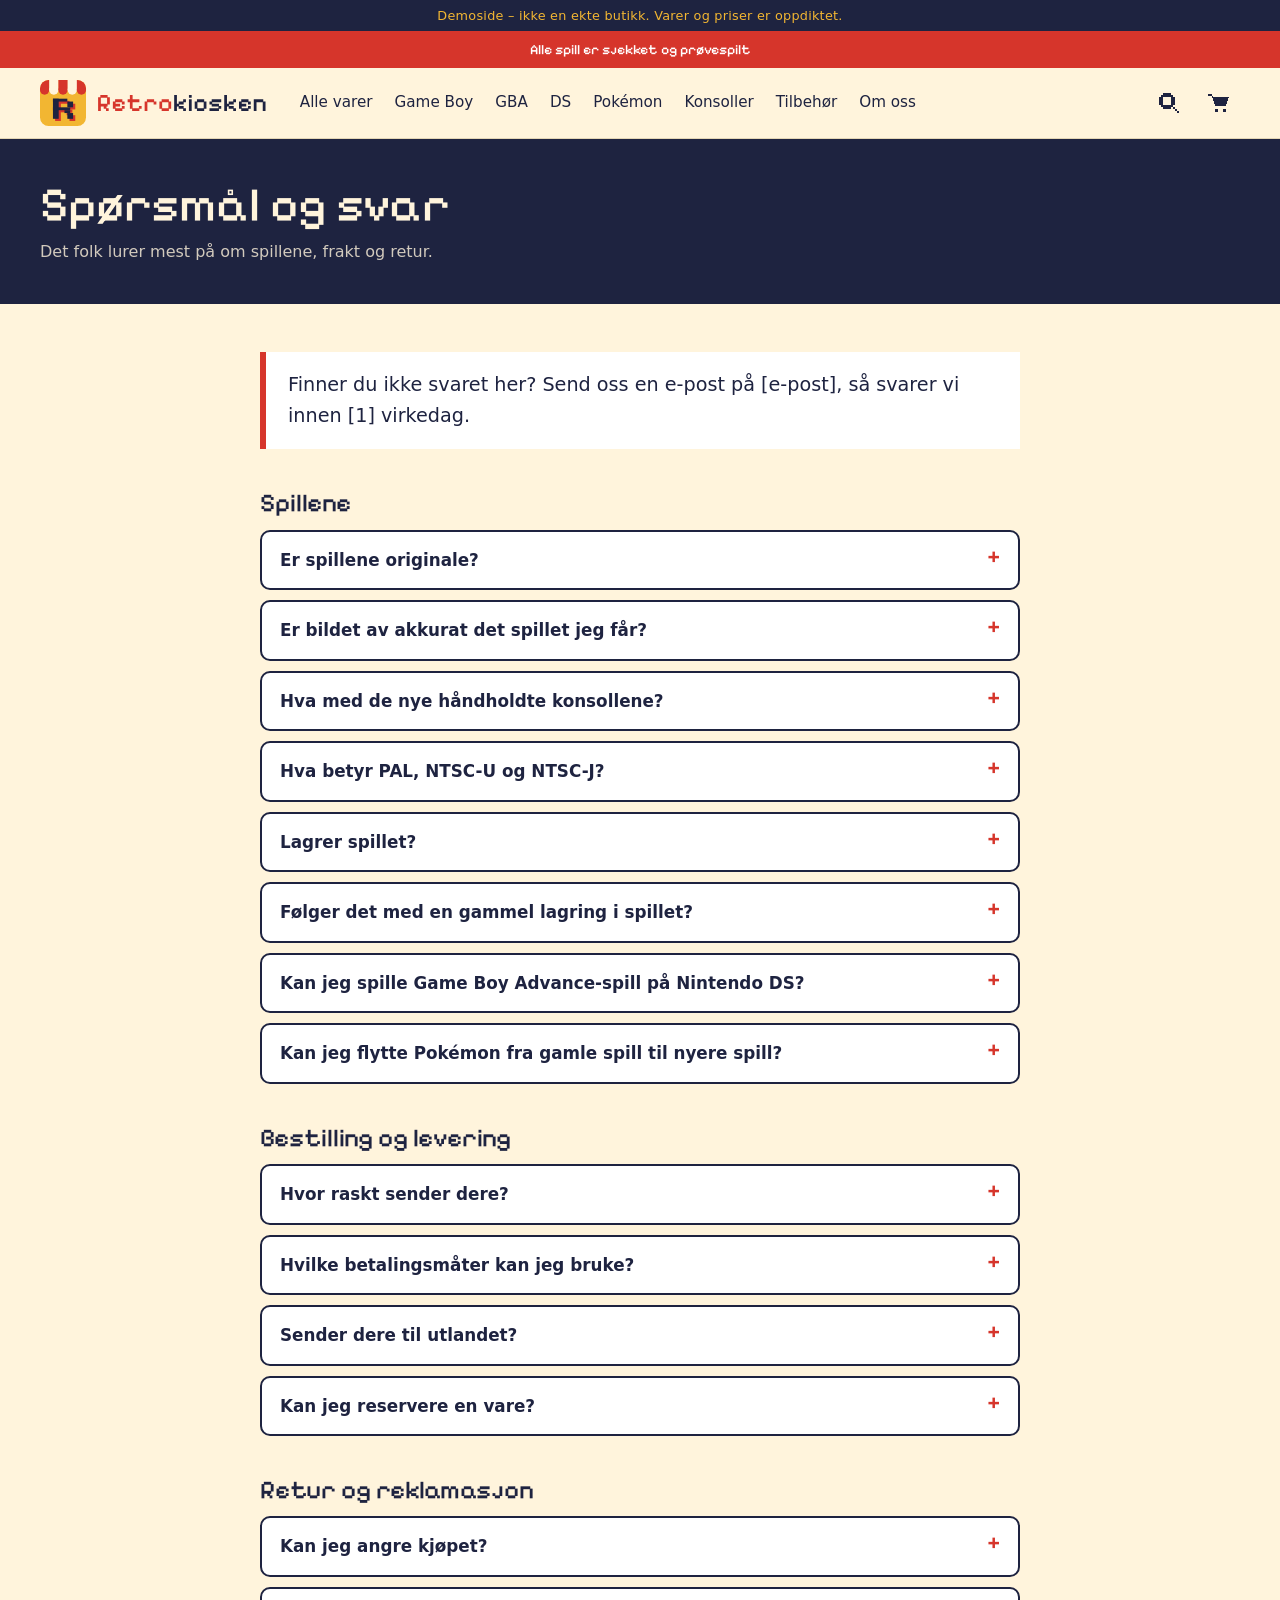
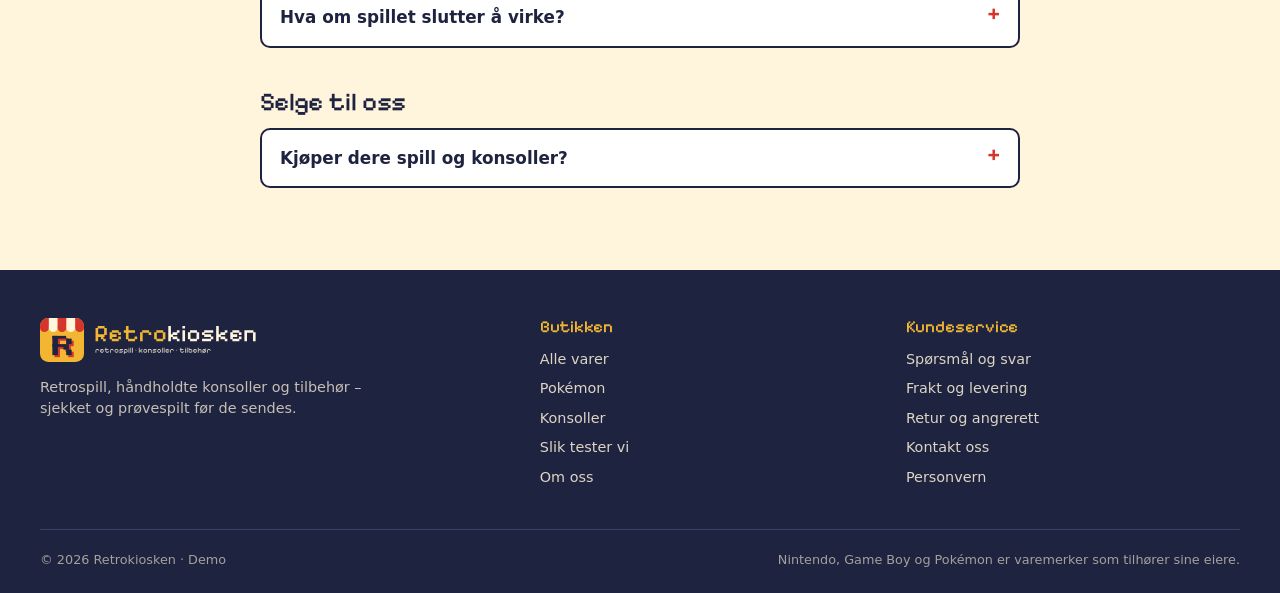
==== commit 3c2cf9ca: "Sjekket for ekthet med pengene-tilbake, nye håndholdte blant demovarene Co-Authored-By: Claude Opus " ====
--- a/faq.html
+++ b/faq.html
@@ -21,12 +21,17 @@
 
       <details>
         <summary>Er spillene originale?</summary>
-        <p>Ja. Vi selger bare originale spill og konsoller. Alt sjekkes for ekthet og prøvespilles før salg – les mer på <a href="slik-tester-vi.html">Slik tester vi</a>. Vi selger aldri kopier eller reproduksjoner.</p>
+        <p>Ja. Brukte spill sjekkes for ekthet og prøvespilles før salg – les mer på <a href="slik-tester-vi.html">Slik tester vi</a>. Skulle et spill mot formodning ikke være ekte, får du pengene tilbake.</p>
       </details>
 
       <details>
         <summary>Er bildet av akkurat det spillet jeg får?</summary>
-        <p>Ja, for brukte varer viser bildene nøyaktig eksemplaret du får. Unntaket er nye varer, som ladere og etuier, der vi bruker et produktbilde.</p>
+        <p>Ja, for brukte varer viser bildene nøyaktig eksemplaret du får. Unntaket er nye varer, som håndholdte konsoller og tilbehør, der vi bruker et produktbilde.</p>
+      </details>
+
+      <details>
+        <summary>Hva med de nye håndholdte konsollene?</summary>
+        <p>I tillegg til brukte spill og konsoller selger vi nye håndholdte retrokonsoller og tilbehør. Merke, modell og hva som følger med står alltid i produktbeskrivelsen. Konsollene testes før de sendes, og selges uten forhåndsinstallerte spill.</p>
       </details>
 
       <details>
